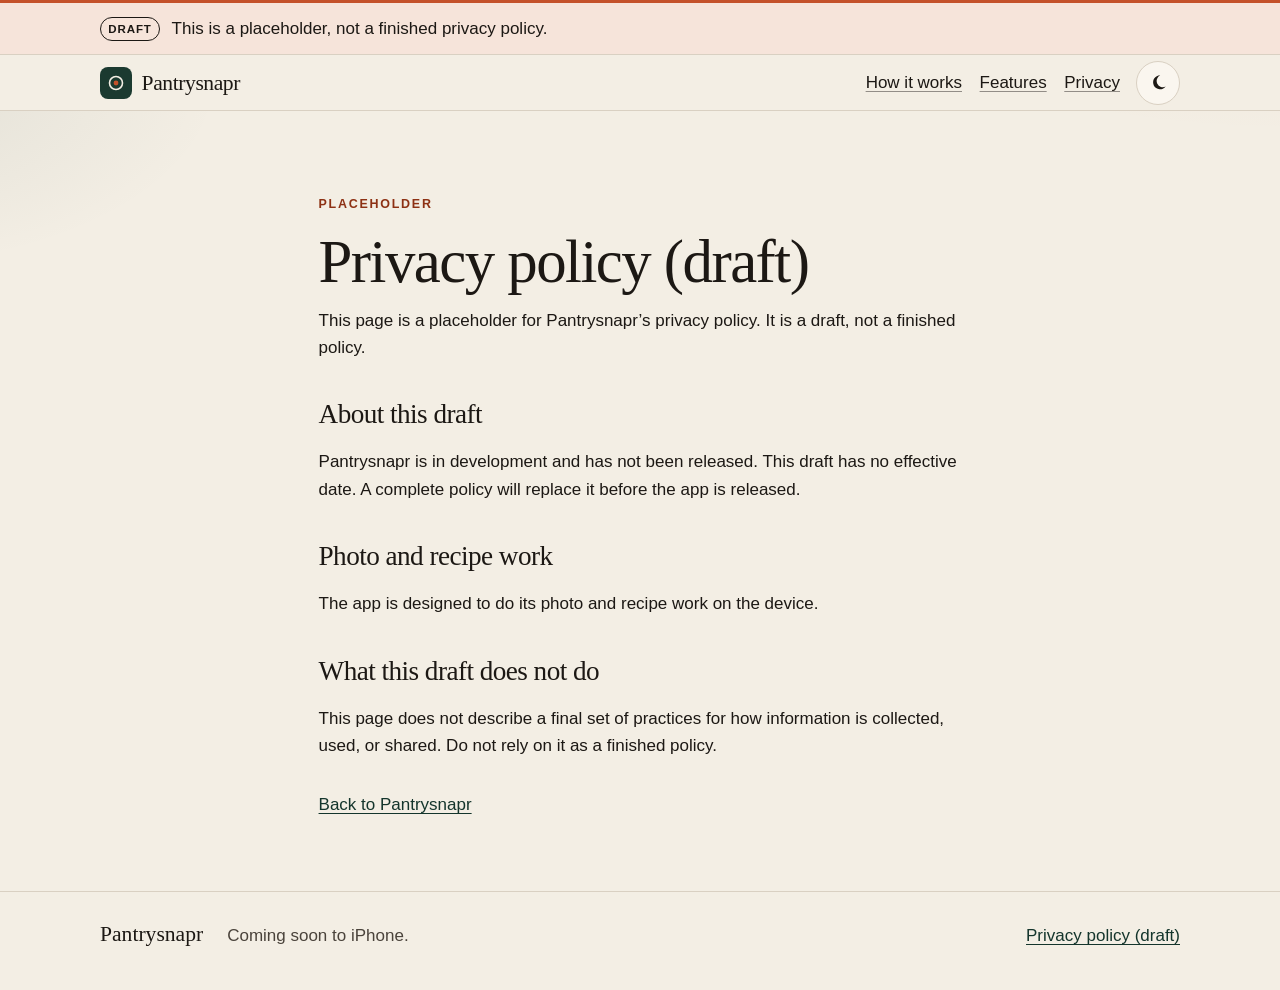
==== privacy.html @ 1e057cb0 "Add the Pantrysnapr static outline site. A single-page preview for the upcoming iPhone app, plus a d" ====
<!DOCTYPE html>
<html lang="en">
<head>
  <meta charset="utf-8">
  <meta name="viewport" content="width=device-width, initial-scale=1">
  <meta name="color-scheme" content="light dark">
  <meta name="theme-color" content="#f3eee4">
  <script>
    (function () {
      try {
        var stored = localStorage.getItem("theme");
        var dark = stored === "dark" || (stored !== "light" && window.matchMedia("(prefers-color-scheme: dark)").matches);
        if (stored === "light" || stored === "dark") {
          document.documentElement.setAttribute("data-theme", stored);
        }
        var meta = document.querySelector('meta[name="theme-color"]');
        if (meta) meta.setAttribute("content", dark ? "#141210" : "#f3eee4");
      } catch (e) {}
    })();
  </script>
  <title>Privacy policy (draft) — Pantrysnapr</title>
  <meta name="description" content="Draft privacy policy placeholder for Pantrysnapr. The app is designed to do its photo and recipe work on the device. This is not a finished policy.">
  <link rel="icon" href="favicon.svg" type="image/svg+xml">
  <link rel="stylesheet" href="styles.css">
  <noscript><style>.theme-toggle{display:none}</style></noscript>
</head>
<body>
  <a class="skip" href="#main">Skip to content</a>
  <aside class="draft-banner" aria-label="Draft notice">
    <p><span class="draft-flag">Draft</span> This is a placeholder, not a finished privacy policy.</p>
  </aside>
  <header class="site-header">
    <div class="wrap header-inner">
      <a class="logo" href="index.html">
        <svg class="logo-mark" viewBox="0 0 32 32" width="32" height="32" aria-hidden="true">
          <rect class="mark-bg" width="32" height="32" rx="8"/>
          <circle class="mark-ring" cx="16" cy="16" r="6.5" fill="none" stroke-width="1.6"/>
          <circle class="mark-dot" cx="16" cy="16" r="2.4"/>
        </svg>
        <span>Pantrysnapr</span>
      </a>
      <nav class="nav" aria-label="Primary">
        <a href="index.html#how">How it works</a>
        <a href="index.html#features">Features</a>
        <a href="index.html#privacy">Privacy</a>
      </nav>
      <button type="button" class="theme-toggle" data-theme-toggle aria-pressed="false" aria-label="Use dark theme">
        <svg class="icon icon-moon" viewBox="0 0 24 24" aria-hidden="true">
          <path fill="currentColor" d="M14.6 2.8a8.4 8.4 0 1 0 6.6 13.5A7.2 7.2 0 0 1 14.6 2.8z"/>
        </svg>
        <svg class="icon icon-sun" viewBox="0 0 24 24" aria-hidden="true">
          <circle cx="12" cy="12" r="3.6" fill="currentColor"/>
          <g stroke="currentColor" stroke-width="1.6" stroke-linecap="round">
            <path d="M12 3v2.2M12 18.8V21M3 12h2.2M18.8 12H21M5.4 5.4l1.5 1.5M17.1 17.1l1.5 1.5M18.6 5.4l-1.5 1.5M6.9 17.1l-1.5 1.5"/>
          </g>
        </svg>
      </button>
    </div>
  </header>
  <main id="main" tabindex="-1">
    <article class="wrap policy">
      <p class="kicker">Placeholder</p>
      <h1>Privacy policy (draft)</h1>
      <p>This page is a placeholder for Pantrysnapr’s privacy policy. It is a draft, not a finished policy.</p>

      <h2>About this draft</h2>
      <p>Pantrysnapr is in development and has not been released. This draft has no effective date. A complete policy will replace it before the app is released.</p>

      <h2>Photo and recipe work</h2>
      <p>The app is designed to do its photo and recipe work on the device.</p>

      <h2>What this draft does not do</h2>
      <p>This page does not describe a final set of practices for how information is collected, used, or shared. Do not rely on it as a finished policy.</p>

      <p class="back"><a href="index.html">Back to Pantrysnapr</a></p>
    </article>
  </main>
  <footer class="site-footer">
    <div class="wrap footer-inner">
      <p class="footer-name">Pantrysnapr</p>
      <p class="footer-note">Coming soon to iPhone.</p>
      <nav aria-label="Footer">
        <a href="privacy.html" aria-current="page">Privacy policy (draft)</a>
      </nav>
    </div>
  </footer>
  <script src="theme.js"></script>
</body>
</html>
---- styles.css ----
/* Pantrysnapr outline site. System fonts only; no external assets. */

:root {
  color-scheme: light;
  --bg: #f3eee4;
  --surface: #faf6ef;
  --band: #e6efe9;
  --ink: #1c1814;
  --muted: #4a433b;
  --line: #d9d0c2;
  --paprika: #8d3114;
  --paprika-fill: #c4512a;
  --paprika-soft: #f6e4da;
  --herb-text: #14352c;
  --herb-fill: #e3f0e8;
  --link: #14352c;
  --mark-bg: #1b3a30;
  --mark-ring: #f3eee4;
  --bezel: #221e1a;
  --screen: #fbf7f1;
  --mini: #f3f7f4;
  --shadow: 0 28px 60px rgba(48, 28, 12, 0.16);
  --display: "Iowan Old Style", "Palatino Linotype", Palatino, "Noto Serif Display", "Noto Serif", Georgia, serif;
  --sans: Inter, "Source Sans 3", -apple-system, BlinkMacSystemFont, "Segoe UI", sans-serif;
}

:root[data-theme="dark"] {
  color-scheme: dark;
  --bg: #141210;
  --surface: #221f1b;
  --band: #1a211d;
  --ink: #f4efe6;
  --muted: #c8bfb2;
  --line: #3a342c;
  --paprika: #f3b08a;
  --paprika-fill: #c4512a;
  --paprika-soft: #3a241c;
  --herb-text: #d7eee3;
  --herb-fill: #1a2b24;
  --link: #d7eee3;
  --mark-bg: #d7eee3;
  --mark-ring: #141210;
  --bezel: #0c0b0a;
  --screen: #1b1916;
  --mini: #1c2420;
  --shadow: 0 28px 60px rgba(0, 0, 0, 0.5);
}

@media (prefers-color-scheme: dark) {
  :root:not([data-theme="light"]) {
    color-scheme: dark;
    --bg: #141210;
    --surface: #221f1b;
    --band: #1a211d;
    --ink: #f4efe6;
    --muted: #c8bfb2;
    --line: #3a342c;
    --paprika: #f3b08a;
    --paprika-fill: #c4512a;
    --paprika-soft: #3a241c;
    --herb-text: #d7eee3;
    --herb-fill: #1a2b24;
    --link: #d7eee3;
    --mark-bg: #d7eee3;
    --mark-ring: #141210;
    --bezel: #0c0b0a;
    --screen: #1b1916;
    --mini: #1c2420;
    --shadow: 0 28px 60px rgba(0, 0, 0, 0.5);
  }
}

*,
*::before,
*::after {
  box-sizing: border-box;
}

html {
  scroll-padding-top: 5.5rem;
}

body {
  margin: 0;
  border-top: 3px solid var(--paprika-fill);
  background:
    radial-gradient(900px 420px at 100% -10%, rgba(196, 81, 42, 0.08), transparent 55%),
    radial-gradient(700px 380px at -10% 8%, rgba(27, 58, 48, 0.08), transparent 50%),
    var(--bg);
  color: var(--ink);
  font-family: var(--sans);
  font-size: 1.0625rem;
  line-height: 1.6;
  text-rendering: optimizeLegibility;
}

body,
button {
  font-family: var(--sans);
}

h1,
h2,
h3,
p,
ul,
ol,
figure,
blockquote {
  margin: 0;
}

ul,
ol {
  padding: 0;
}

img,
svg {
  display: block;
}

a {
  color: var(--link);
  text-underline-offset: 0.18em;
}

a:visited {
  color: var(--link);
}

a:hover {
  text-decoration-thickness: 2px;
}

:focus-visible {
  outline: 2px solid var(--ink);
  outline-offset: 3px;
}

::selection {
  background: #e7c2b2;
  color: #1c1814;
}

:root[data-theme="dark"] ::selection {
  background: #6b3a28;
  color: #f4efe6;
}

@media (prefers-color-scheme: dark) {
  :root:not([data-theme="light"]) ::selection {
    background: #6b3a28;
    color: #f4efe6;
  }
}

.skip {
  position: absolute;
  left: 1rem;
  top: -4rem;
  z-index: 20;
  background: var(--ink);
  color: var(--bg);
  padding: 0.55rem 0.9rem;
  text-decoration: none;
}

.skip:focus {
  top: 0.75rem;
}

.wrap {
  width: min(1080px, calc(100% - 2 * clamp(1.15rem, 4vw, 2rem)));
  margin-inline: auto;
}

.site-header {
  position: sticky;
  top: 0;
  z-index: 10;
  background: var(--bg);
  border-bottom: 1px solid var(--line);
}

.header-inner {
  display: grid;
  grid-template-columns: 1fr auto;
  grid-template-areas:
    "logo toggle"
    "nav nav";
  align-items: center;
  column-gap: 1rem;
  row-gap: 0.1rem;
  padding-block: 0.7rem;
}

.logo {
  grid-area: logo;
  display: inline-flex;
  align-items: center;
  gap: 0.6rem;
  min-height: 44px;
  color: var(--ink);
  font-family: var(--display);
  font-size: 1.35rem;
  letter-spacing: -0.02em;
  text-decoration: none;
}

.logo-mark {
  width: 2rem;
  height: 2rem;
  flex: none;
}

.logo-mark .mark-bg {
  fill: var(--mark-bg);
}

.logo-mark .mark-ring {
  stroke: var(--mark-ring);
}

.logo-mark .mark-dot {
  fill: var(--paprika-fill);
}

.nav {
  grid-area: nav;
  display: flex;
  flex-wrap: wrap;
  gap: 0.15rem 1.1rem;
}

.nav a {
  display: inline-flex;
  align-items: center;
  min-height: 44px;
  color: var(--ink);
  text-decoration-color: color-mix(in srgb, var(--ink) 45%, transparent);
}

.theme-toggle {
  grid-area: toggle;
  justify-self: end;
  width: 44px;
  height: 44px;
  display: grid;
  place-items: center;
  padding: 0;
  border: 1px solid var(--line);
  border-radius: 999px;
  background: var(--surface);
  color: var(--ink);
  cursor: pointer;
}

.theme-toggle:hover {
  border-color: var(--ink);
}

.theme-toggle .icon {
  width: 1.25rem;
  height: 1.25rem;
}

.icon-sun {
  display: none;
}

:root[data-theme="dark"] .icon-moon {
  display: none;
}

:root[data-theme="dark"] .icon-sun {
  display: block;
}

@media (prefers-color-scheme: dark) {
  :root:not([data-theme="light"]) .icon-moon {
    display: none;
  }

  :root:not([data-theme="light"]) .icon-sun {
    display: block;
  }
}

@media (min-width: 760px) {
  .header-inner {
    grid-template-columns: auto 1fr auto;
    grid-template-areas: "logo nav toggle";
    padding-block: 0.35rem;
  }

  .nav {
    justify-content: flex-end;
  }
}

.hero {
  padding-top: clamp(2.4rem, 6vw, 4.75rem);
  padding-bottom: clamp(3.25rem, 7vw, 5.5rem);
}

.hero-grid {
  display: grid;
  gap: clamp(2.25rem, 5vw, 4rem);
  align-items: center;
}

@media (min-width: 880px) {
  .hero-grid {
    grid-template-columns: minmax(0, 1.35fr) minmax(260px, 0.8fr);
  }
}

.kicker {
  margin-bottom: 0.85rem;
  color: var(--paprika);
  font-size: 0.78rem;
  font-weight: 600;
  letter-spacing: 0.14em;
  text-transform: uppercase;
}

.wordmark {
  font-family: var(--display);
  font-weight: 400;
  font-size: clamp(2.7rem, 5vw + 1rem, 5.6rem);
  line-height: 0.95;
  letter-spacing: -0.03em;
  max-width: 100%;
}

.rule {
  display: block;
  width: 3rem;
  height: 2px;
  margin: 1.15rem 0 1.2rem;
  background: var(--paprika-fill);
}

.pitch {
  max-width: 22em;
  font-size: clamp(1.2rem, 1.6vw, 1.45rem);
  line-height: 1.45;
}

.soon {
  display: inline-flex;
  align-items: center;
  gap: 0.55rem;
  margin-top: 1.35rem;
  padding: 0.45rem 0.85rem 0.45rem 0.7rem;
  border-radius: 999px;
  background: var(--herb-fill);
  color: var(--herb-text);
  font-weight: 600;
  font-size: 0.98rem;
}

.soon-dot {
  width: 0.5rem;
  height: 0.5rem;
  border-radius: 50%;
  background: currentColor;
  flex: none;
}

.support {
  max-width: 36em;
  margin-top: 1rem;
  color: var(--muted);
}

.hero-visual {
  margin: 0;
}

.device {
  width: min(100%, 292px);
  margin-inline: auto;
  padding: 10px;
  border-radius: 36px;
  border: 1px solid rgba(255, 244, 230, 0.18);
  background: var(--bezel);
  box-shadow: var(--shadow), inset 0 1px 0 rgba(255, 248, 240, 0.2);
}

.device-screen {
  display: flex;
  flex-direction: column;
  gap: 0.7rem;
  padding: 0.85rem 0.85rem 0.95rem;
  border-radius: 28px;
  background: var(--screen);
  color: var(--ink);
}

.earpiece {
  width: 4.5rem;
  height: 5px;
  margin: 0.15rem auto 0.15rem;
  border-radius: 999px;
  background: var(--line);
}

.screen-kicker {
  color: var(--muted);
  font-size: 0.75rem;
  font-weight: 600;
  letter-spacing: 0.12em;
  text-transform: uppercase;
}

.photo {
  height: 150px;
  border-radius: 16px;
  overflow: hidden;
  background: #efe2cf;
}

.photo svg {
  width: 100%;
  height: 100%;
}

.screen-row {
  display: flex;
  justify-content: space-between;
  align-items: baseline;
  gap: 0.5rem;
}

.screen-label {
  font-size: 0.92rem;
  font-weight: 600;
}

.screen-edit {
  color: var(--paprika);
  font-size: 0.875rem;
  font-weight: 600;
  text-decoration: underline;
  text-underline-offset: 0.15em;
}

.chips {
  display: flex;
  flex-wrap: wrap;
  gap: 0.4rem;
  list-style: none;
}

.chips li {
  border: 1px solid var(--line);
  border-radius: 999px;
  background: var(--surface);
  padding: 0.2rem 0.65rem;
  font-size: 0.875rem;
}

.mini-card {
  display: flex;
  flex-direction: column;
  align-items: flex-start;
  gap: 0.45rem;
  padding: 0.7rem 0.75rem;
  border: 1px solid var(--line);
  border-radius: 14px;
  background: var(--mini);
}

.mini-title {
  font-family: var(--display);
  font-size: 1.05rem;
}

.mini-badges {
  display: flex;
  flex-wrap: wrap;
  gap: 0.3rem;
}

.mini-badge {
  border-radius: 999px;
  background: var(--herb-fill);
  color: var(--herb-text);
  padding: 0.2rem 0.55rem;
  font-size: 0.8125rem;
  font-weight: 600;
  white-space: nowrap;
}

.visually-hidden {
  position: absolute;
  width: 1px;
  height: 1px;
  padding: 0;
  margin: -1px;
  overflow: hidden;
  clip: rect(0, 0, 0, 0);
  white-space: nowrap;
  border: 0;
}

.hero-visual figcaption {
  max-width: 36ch;
  margin: 0.9rem auto 0;
  color: var(--muted);
  font-size: 0.9rem;
  line-height: 1.45;
  text-align: center;
}

.section {
  padding-block: clamp(3.25rem, 7vw, 5.75rem);
}

.band {
  background: var(--band);
}

.section-head {
  max-width: 38rem;
}

.section-head h2 {
  font-family: var(--display);
  font-weight: 400;
  font-size: clamp(2.1rem, 4vw, 3.25rem);
  line-height: 1.08;
  letter-spacing: -0.025em;
}

.lede {
  margin-top: 0.85rem;
  max-width: 40em;
  color: var(--muted);
  font-size: 1.125rem;
}

.steps {
  list-style: none;
  display: grid;
  gap: 1.75rem;
  margin-top: 2.25rem;
}

.step {
  height: 100%;
  padding-top: 1rem;
  border-top: 1px solid var(--line);
}

.step-index {
  display: block;
  margin-bottom: 0.7rem;
  color: var(--paprika);
  font-family: var(--display);
  font-size: 2rem;
  line-height: 1;
}

.step h3,
.card h3 {
  font-family: var(--display);
  font-weight: 400;
  font-size: 1.55rem;
  line-height: 1.2;
  letter-spacing: -0.02em;
}

.step p,
.card p {
  margin-top: 0.65rem;
  color: var(--muted);
}

@media (min-width: 800px) {
  .steps {
    grid-template-columns: repeat(3, 1fr);
    gap: 2rem;
  }
}

.cards {
  display: grid;
  gap: 1rem;
  margin-top: 2.25rem;
}

.card {
  background: var(--surface);
  border: 1px solid var(--line);
  border-radius: 18px;
  padding: clamp(1.2rem, 2vw, 1.6rem);
}

.card-lead {
  color: var(--ink);
}

@media (min-width: 800px) {
  .cards {
    grid-template-columns: 1fr 1fr;
  }

  .card-wide {
    grid-column: 1 / -1;
  }
}

.badges {
  display: flex;
  flex-wrap: wrap;
  gap: 0.5rem;
  list-style: none;
  margin-top: 1rem;
}

.badges li {
  display: inline-flex;
  align-items: center;
  gap: 0.45rem;
  border: 1px solid var(--line);
  border-radius: 999px;
  background: var(--bg);
  color: var(--ink);
  padding: 0.4rem 0.75rem;
  font-weight: 600;
}

.badges li::before {
  content: "";
  width: 0.45rem;
  height: 0.45rem;
  border-radius: 50%;
  background: var(--paprika-fill);
  flex: none;
}

.reminder {
  margin-top: 1.15rem;
  max-width: 65ch;
  padding: 0.95rem 1rem;
  border: 1px solid var(--line);
  border-left: 4px solid var(--paprika-fill);
  border-radius: 12px;
  color: var(--ink);
  background: var(--bg);
}

.privacy-block {
  max-width: 40rem;
}

.privacy-block h2 {
  font-family: var(--display);
  font-weight: 400;
  font-size: clamp(2.1rem, 4vw, 3.25rem);
  line-height: 1.08;
  letter-spacing: -0.025em;
}

.privacy-block p {
  margin-top: 0.9rem;
  font-size: 1.125rem;
}

.site-footer {
  border-top: 1px solid var(--line);
  padding-block: 1.6rem 2.4rem;
}

.footer-inner {
  display: flex;
  flex-wrap: wrap;
  align-items: baseline;
  gap: 0.6rem 1.5rem;
}

.footer-name {
  font-family: var(--display);
  font-size: 1.35rem;
}

.footer-note {
  color: var(--muted);
}

.footer-inner nav {
  margin-left: auto;
}

@media (max-width: 640px) {
  .footer-inner nav {
    margin-left: 0;
    flex-basis: 100%;
  }
}

.draft-banner {
  background: var(--paprika-soft);
  color: var(--ink);
  border-bottom: 1px solid var(--line);
}

.draft-banner p {
  width: min(1080px, calc(100% - 2 * clamp(1.15rem, 4vw, 2rem)));
  margin-inline: auto;
  padding-block: 0.75rem;
}

.draft-flag {
  display: inline-block;
  margin-right: 0.45rem;
  padding: 0.12rem 0.45rem;
  border: 1px solid var(--ink);
  border-radius: 999px;
  font-size: 0.72rem;
  font-weight: 600;
  letter-spacing: 0.08em;
  text-transform: uppercase;
  vertical-align: 0.12em;
}

.policy {
  max-width: 68ch;
  padding-block: clamp(2.5rem, 6vw, 4.5rem);
}

.policy h1 {
  margin-top: 0.8rem;
  font-family: var(--display);
  font-weight: 400;
  font-size: clamp(2.4rem, 5vw, 3.8rem);
  line-height: 1.08;
  letter-spacing: -0.025em;
}

.policy h2 {
  margin-top: 2rem;
  font-family: var(--display);
  font-weight: 400;
  font-size: 1.7rem;
  letter-spacing: -0.02em;
}

.policy p {
  margin-top: 0.75rem;
}

.policy .back {
  margin-top: 2rem;
}

@media (prefers-reduced-motion: no-preference) {
  html {
    scroll-behavior: smooth;
  }
}

@media (prefers-contrast: more) {
  .soon,
  .card,
  .badges li,
  .theme-toggle,
  .device,
  .draft-banner,
  .reminder,
  .mini-card,
  .chips li {
    border-width: 2px;
  }
}

@media (forced-colors: active) {
  .soon,
  .card,
  .badges li,
  .theme-toggle,
  .device,
  .draft-banner,
  .reminder,
  .mini-card {
    border: 1px solid CanvasText;
  }
}

@media print {
  .theme-toggle,
  .skip {
    display: none;
  }

  .site-header {
    position: static;
  }

  body {
    background: #fff;
    color: #000;
  }
}
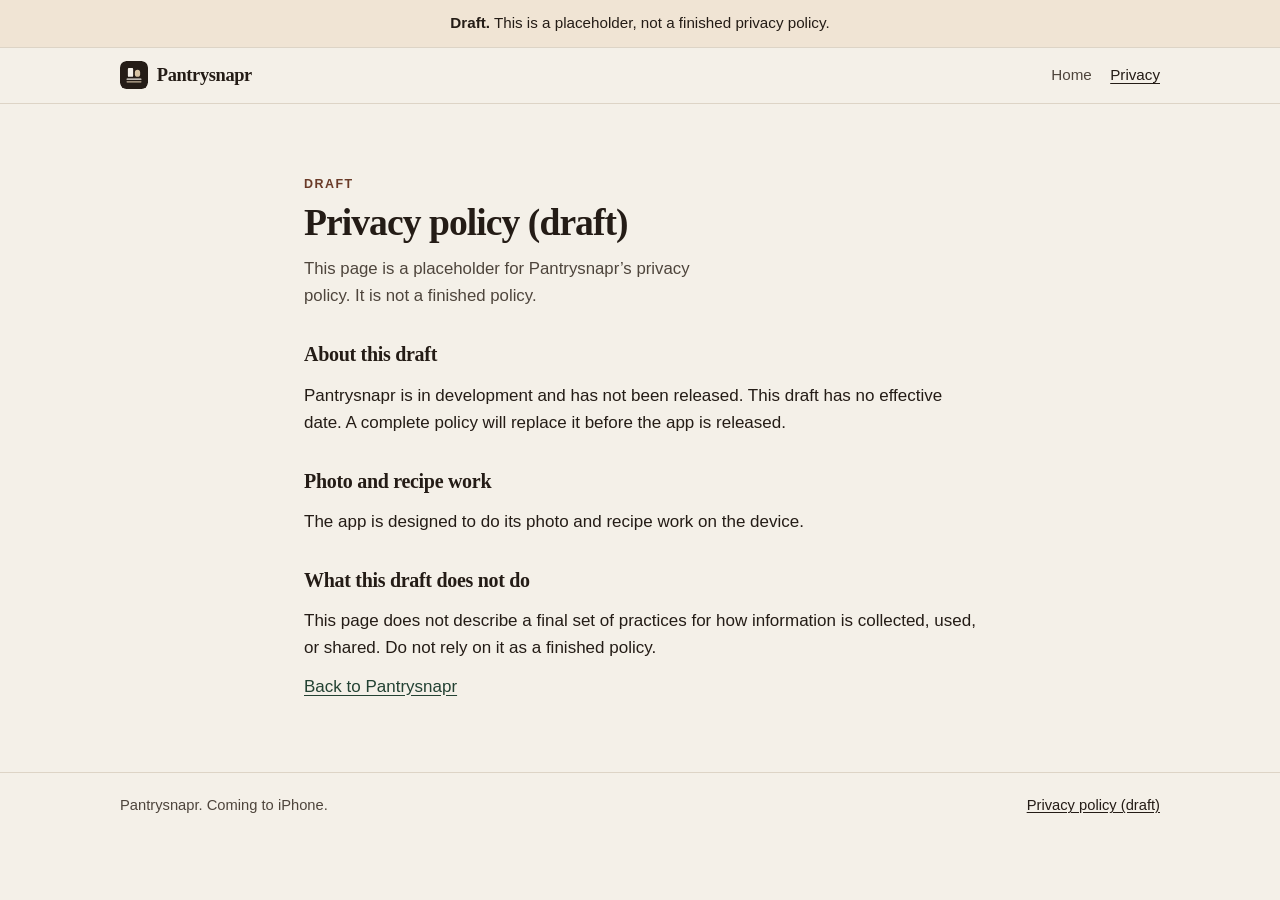
==== commit 1f15cc44: "Redesign the Pantrysnapr site in a plainer style. Drop the gradient landing-page treatment. Use a pa" ====
--- a/privacy.html
+++ b/privacy.html
@@ -3,65 +3,34 @@
 <head>
   <meta charset="utf-8">
   <meta name="viewport" content="width=device-width, initial-scale=1">
-  <meta name="color-scheme" content="light dark">
-  <meta name="theme-color" content="#f3eee4">
-  <script>
-    (function () {
-      try {
-        var stored = localStorage.getItem("theme");
-        var dark = stored === "dark" || (stored !== "light" && window.matchMedia("(prefers-color-scheme: dark)").matches);
-        if (stored === "light" || stored === "dark") {
-          document.documentElement.setAttribute("data-theme", stored);
-        }
-        var meta = document.querySelector('meta[name="theme-color"]');
-        if (meta) meta.setAttribute("content", dark ? "#141210" : "#f3eee4");
-      } catch (e) {}
-    })();
-  </script>
   <title>Privacy policy (draft) — Pantrysnapr</title>
-  <meta name="description" content="Draft privacy policy placeholder for Pantrysnapr. The app is designed to do its photo and recipe work on the device. This is not a finished policy.">
+  <meta name="description" content="Draft privacy policy for Pantrysnapr. A placeholder, not a finished policy. Photo and recipe work is designed to happen on the device.">
+  <meta name="theme-color" content="#f4f0e8">
   <link rel="icon" href="favicon.svg" type="image/svg+xml">
   <link rel="stylesheet" href="styles.css">
-  <noscript><style>.theme-toggle{display:none}</style></noscript>
 </head>
 <body>
   <a class="skip" href="#main">Skip to content</a>
-  <aside class="draft-banner" aria-label="Draft notice">
-    <p><span class="draft-flag">Draft</span> This is a placeholder, not a finished privacy policy.</p>
-  </aside>
+  <p class="draft-banner"><strong>Draft.</strong> This is a placeholder, not a finished privacy policy.</p>
+
   <header class="site-header">
-    <div class="wrap header-inner">
-      <a class="logo" href="index.html">
-        <svg class="logo-mark" viewBox="0 0 32 32" width="32" height="32" aria-hidden="true">
-          <rect class="mark-bg" width="32" height="32" rx="8"/>
-          <circle class="mark-ring" cx="16" cy="16" r="6.5" fill="none" stroke-width="1.6"/>
-          <circle class="mark-dot" cx="16" cy="16" r="2.4"/>
-        </svg>
+    <nav class="nav" aria-label="Primary">
+      <a class="brand" href="index.html">
+        <img class="brand-mark" src="favicon.svg" width="28" height="28" alt="">
         <span>Pantrysnapr</span>
       </a>
-      <nav class="nav" aria-label="Primary">
-        <a href="index.html#how">How it works</a>
-        <a href="index.html#features">Features</a>
-        <a href="index.html#privacy">Privacy</a>
-      </nav>
-      <button type="button" class="theme-toggle" data-theme-toggle aria-pressed="false" aria-label="Use dark theme">
-        <svg class="icon icon-moon" viewBox="0 0 24 24" aria-hidden="true">
-          <path fill="currentColor" d="M14.6 2.8a8.4 8.4 0 1 0 6.6 13.5A7.2 7.2 0 0 1 14.6 2.8z"/>
-        </svg>
-        <svg class="icon icon-sun" viewBox="0 0 24 24" aria-hidden="true">
-          <circle cx="12" cy="12" r="3.6" fill="currentColor"/>
-          <g stroke="currentColor" stroke-width="1.6" stroke-linecap="round">
-            <path d="M12 3v2.2M12 18.8V21M3 12h2.2M18.8 12H21M5.4 5.4l1.5 1.5M17.1 17.1l1.5 1.5M18.6 5.4l-1.5 1.5M6.9 17.1l-1.5 1.5"/>
-          </g>
-        </svg>
-      </button>
-    </div>
+      <ul class="nav-links">
+        <li><a href="index.html">Home</a></li>
+        <li><a href="privacy.html" aria-current="page">Privacy</a></li>
+      </ul>
+    </nav>
   </header>
-  <main id="main" tabindex="-1">
-    <article class="wrap policy">
-      <p class="kicker">Placeholder</p>
+
+  <main id="main" class="page">
+    <article class="page-narrow">
+      <p class="kicker">Draft</p>
       <h1>Privacy policy (draft)</h1>
-      <p>This page is a placeholder for Pantrysnapr’s privacy policy. It is a draft, not a finished policy.</p>
+      <p class="lede">This page is a placeholder for Pantrysnapr’s privacy policy. It is not a finished policy.</p>
 
       <h2>About this draft</h2>
       <p>Pantrysnapr is in development and has not been released. This draft has no effective date. A complete policy will replace it before the app is released.</p>
@@ -72,18 +41,17 @@
       <h2>What this draft does not do</h2>
       <p>This page does not describe a final set of practices for how information is collected, used, or shared. Do not rely on it as a finished policy.</p>
 
-      <p class="back"><a href="index.html">Back to Pantrysnapr</a></p>
+      <p><a href="index.html">Back to Pantrysnapr</a></p>
     </article>
   </main>
+
   <footer class="site-footer">
     <div class="wrap footer-inner">
-      <p class="footer-name">Pantrysnapr</p>
-      <p class="footer-note">Coming soon to iPhone.</p>
-      <nav aria-label="Footer">
+      <p>Pantrysnapr. Coming to iPhone.</p>
+      <div class="footer-links">
         <a href="privacy.html" aria-current="page">Privacy policy (draft)</a>
-      </nav>
+      </div>
     </div>
   </footer>
-  <script src="theme.js"></script>
 </body>
 </html>
--- a/styles.css
+++ b/styles.css
@@ -1,73 +1,20 @@
-/* Pantrysnapr outline site. System fonts only; no external assets. */
+/* Pantrysnapr outline. One paper color, one type pair, no theme switch. */
 
 :root {
+  --bg: #f4f0e8;
+  --ink: #241c16;
+  --muted: #4e453c;
+  --line: #ddd4c6;
+  --link: #234233;
+  --accent: #2c4a38;
+  --panel: #fffcf8;
+  --draft: #f0e4d4;
+  --missing: #6a3b28;
+  --max: 1040px;
+  --pad: clamp(1.25rem, 4vw, 2.5rem);
+  --font: "Avenir Next", Avenir, "Segoe UI", "Helvetica Neue", Helvetica, sans-serif;
+  --display: "Iowan Old Style", "Palatino Linotype", Palatino, "Book Antiqua", Georgia, serif;
   color-scheme: light;
-  --bg: #f3eee4;
-  --surface: #faf6ef;
-  --band: #e6efe9;
-  --ink: #1c1814;
-  --muted: #4a433b;
-  --line: #d9d0c2;
-  --paprika: #8d3114;
-  --paprika-fill: #c4512a;
-  --paprika-soft: #f6e4da;
-  --herb-text: #14352c;
-  --herb-fill: #e3f0e8;
-  --link: #14352c;
-  --mark-bg: #1b3a30;
-  --mark-ring: #f3eee4;
-  --bezel: #221e1a;
-  --screen: #fbf7f1;
-  --mini: #f3f7f4;
-  --shadow: 0 28px 60px rgba(48, 28, 12, 0.16);
-  --display: "Iowan Old Style", "Palatino Linotype", Palatino, "Noto Serif Display", "Noto Serif", Georgia, serif;
-  --sans: Inter, "Source Sans 3", -apple-system, BlinkMacSystemFont, "Segoe UI", sans-serif;
-}
-
-:root[data-theme="dark"] {
-  color-scheme: dark;
-  --bg: #141210;
-  --surface: #221f1b;
-  --band: #1a211d;
-  --ink: #f4efe6;
-  --muted: #c8bfb2;
-  --line: #3a342c;
-  --paprika: #f3b08a;
-  --paprika-fill: #c4512a;
-  --paprika-soft: #3a241c;
-  --herb-text: #d7eee3;
-  --herb-fill: #1a2b24;
-  --link: #d7eee3;
-  --mark-bg: #d7eee3;
-  --mark-ring: #141210;
-  --bezel: #0c0b0a;
-  --screen: #1b1916;
-  --mini: #1c2420;
-  --shadow: 0 28px 60px rgba(0, 0, 0, 0.5);
-}
-
-@media (prefers-color-scheme: dark) {
-  :root:not([data-theme="light"]) {
-    color-scheme: dark;
-    --bg: #141210;
-    --surface: #221f1b;
-    --band: #1a211d;
-    --ink: #f4efe6;
-    --muted: #c8bfb2;
-    --line: #3a342c;
-    --paprika: #f3b08a;
-    --paprika-fill: #c4512a;
-    --paprika-soft: #3a241c;
-    --herb-text: #d7eee3;
-    --herb-fill: #1a2b24;
-    --link: #d7eee3;
-    --mark-bg: #d7eee3;
-    --mark-ring: #141210;
-    --bezel: #0c0b0a;
-    --screen: #1b1916;
-    --mini: #1c2420;
-    --shadow: 0 28px 60px rgba(0, 0, 0, 0.5);
-  }
 }
 
 *,
@@ -77,684 +24,7 @@
 }
 
 html {
-  scroll-padding-top: 5.5rem;
-}
-
-body {
-  margin: 0;
-  border-top: 3px solid var(--paprika-fill);
-  background:
-    radial-gradient(900px 420px at 100% -10%, rgba(196, 81, 42, 0.08), transparent 55%),
-    radial-gradient(700px 380px at -10% 8%, rgba(27, 58, 48, 0.08), transparent 50%),
-    var(--bg);
-  color: var(--ink);
-  font-family: var(--sans);
-  font-size: 1.0625rem;
-  line-height: 1.6;
-  text-rendering: optimizeLegibility;
-}
-
-body,
-button {
-  font-family: var(--sans);
-}
-
-h1,
-h2,
-h3,
-p,
-ul,
-ol,
-figure,
-blockquote {
-  margin: 0;
-}
-
-ul,
-ol {
-  padding: 0;
-}
-
-img,
-svg {
-  display: block;
-}
-
-a {
-  color: var(--link);
-  text-underline-offset: 0.18em;
-}
-
-a:visited {
-  color: var(--link);
-}
-
-a:hover {
-  text-decoration-thickness: 2px;
-}
-
-:focus-visible {
-  outline: 2px solid var(--ink);
-  outline-offset: 3px;
-}
-
-::selection {
-  background: #e7c2b2;
-  color: #1c1814;
-}
-
-:root[data-theme="dark"] ::selection {
-  background: #6b3a28;
-  color: #f4efe6;
-}
-
-@media (prefers-color-scheme: dark) {
-  :root:not([data-theme="light"]) ::selection {
-    background: #6b3a28;
-    color: #f4efe6;
-  }
-}
-
-.skip {
-  position: absolute;
-  left: 1rem;
-  top: -4rem;
-  z-index: 20;
-  background: var(--ink);
-  color: var(--bg);
-  padding: 0.55rem 0.9rem;
-  text-decoration: none;
-}
-
-.skip:focus {
-  top: 0.75rem;
-}
-
-.wrap {
-  width: min(1080px, calc(100% - 2 * clamp(1.15rem, 4vw, 2rem)));
-  margin-inline: auto;
-}
-
-.site-header {
-  position: sticky;
-  top: 0;
-  z-index: 10;
-  background: var(--bg);
-  border-bottom: 1px solid var(--line);
-}
-
-.header-inner {
-  display: grid;
-  grid-template-columns: 1fr auto;
-  grid-template-areas:
-    "logo toggle"
-    "nav nav";
-  align-items: center;
-  column-gap: 1rem;
-  row-gap: 0.1rem;
-  padding-block: 0.7rem;
-}
-
-.logo {
-  grid-area: logo;
-  display: inline-flex;
-  align-items: center;
-  gap: 0.6rem;
-  min-height: 44px;
-  color: var(--ink);
-  font-family: var(--display);
-  font-size: 1.35rem;
-  letter-spacing: -0.02em;
-  text-decoration: none;
-}
-
-.logo-mark {
-  width: 2rem;
-  height: 2rem;
-  flex: none;
-}
-
-.logo-mark .mark-bg {
-  fill: var(--mark-bg);
-}
-
-.logo-mark .mark-ring {
-  stroke: var(--mark-ring);
-}
-
-.logo-mark .mark-dot {
-  fill: var(--paprika-fill);
-}
-
-.nav {
-  grid-area: nav;
-  display: flex;
-  flex-wrap: wrap;
-  gap: 0.15rem 1.1rem;
-}
-
-.nav a {
-  display: inline-flex;
-  align-items: center;
-  min-height: 44px;
-  color: var(--ink);
-  text-decoration-color: color-mix(in srgb, var(--ink) 45%, transparent);
-}
-
-.theme-toggle {
-  grid-area: toggle;
-  justify-self: end;
-  width: 44px;
-  height: 44px;
-  display: grid;
-  place-items: center;
-  padding: 0;
-  border: 1px solid var(--line);
-  border-radius: 999px;
-  background: var(--surface);
-  color: var(--ink);
-  cursor: pointer;
-}
-
-.theme-toggle:hover {
-  border-color: var(--ink);
-}
-
-.theme-toggle .icon {
-  width: 1.25rem;
-  height: 1.25rem;
-}
-
-.icon-sun {
-  display: none;
-}
-
-:root[data-theme="dark"] .icon-moon {
-  display: none;
-}
-
-:root[data-theme="dark"] .icon-sun {
-  display: block;
-}
-
-@media (prefers-color-scheme: dark) {
-  :root:not([data-theme="light"]) .icon-moon {
-    display: none;
-  }
-
-  :root:not([data-theme="light"]) .icon-sun {
-    display: block;
-  }
-}
-
-@media (min-width: 760px) {
-  .header-inner {
-    grid-template-columns: auto 1fr auto;
-    grid-template-areas: "logo nav toggle";
-    padding-block: 0.35rem;
-  }
-
-  .nav {
-    justify-content: flex-end;
-  }
-}
-
-.hero {
-  padding-top: clamp(2.4rem, 6vw, 4.75rem);
-  padding-bottom: clamp(3.25rem, 7vw, 5.5rem);
-}
-
-.hero-grid {
-  display: grid;
-  gap: clamp(2.25rem, 5vw, 4rem);
-  align-items: center;
-}
-
-@media (min-width: 880px) {
-  .hero-grid {
-    grid-template-columns: minmax(0, 1.35fr) minmax(260px, 0.8fr);
-  }
-}
-
-.kicker {
-  margin-bottom: 0.85rem;
-  color: var(--paprika);
-  font-size: 0.78rem;
-  font-weight: 600;
-  letter-spacing: 0.14em;
-  text-transform: uppercase;
-}
-
-.wordmark {
-  font-family: var(--display);
-  font-weight: 400;
-  font-size: clamp(2.7rem, 5vw + 1rem, 5.6rem);
-  line-height: 0.95;
-  letter-spacing: -0.03em;
-  max-width: 100%;
-}
-
-.rule {
-  display: block;
-  width: 3rem;
-  height: 2px;
-  margin: 1.15rem 0 1.2rem;
-  background: var(--paprika-fill);
-}
-
-.pitch {
-  max-width: 22em;
-  font-size: clamp(1.2rem, 1.6vw, 1.45rem);
-  line-height: 1.45;
-}
-
-.soon {
-  display: inline-flex;
-  align-items: center;
-  gap: 0.55rem;
-  margin-top: 1.35rem;
-  padding: 0.45rem 0.85rem 0.45rem 0.7rem;
-  border-radius: 999px;
-  background: var(--herb-fill);
-  color: var(--herb-text);
-  font-weight: 600;
-  font-size: 0.98rem;
-}
-
-.soon-dot {
-  width: 0.5rem;
-  height: 0.5rem;
-  border-radius: 50%;
-  background: currentColor;
-  flex: none;
-}
-
-.support {
-  max-width: 36em;
-  margin-top: 1rem;
-  color: var(--muted);
-}
-
-.hero-visual {
-  margin: 0;
-}
-
-.device {
-  width: min(100%, 292px);
-  margin-inline: auto;
-  padding: 10px;
-  border-radius: 36px;
-  border: 1px solid rgba(255, 244, 230, 0.18);
-  background: var(--bezel);
-  box-shadow: var(--shadow), inset 0 1px 0 rgba(255, 248, 240, 0.2);
-}
-
-.device-screen {
-  display: flex;
-  flex-direction: column;
-  gap: 0.7rem;
-  padding: 0.85rem 0.85rem 0.95rem;
-  border-radius: 28px;
-  background: var(--screen);
-  color: var(--ink);
-}
-
-.earpiece {
-  width: 4.5rem;
-  height: 5px;
-  margin: 0.15rem auto 0.15rem;
-  border-radius: 999px;
-  background: var(--line);
-}
-
-.screen-kicker {
-  color: var(--muted);
-  font-size: 0.75rem;
-  font-weight: 600;
-  letter-spacing: 0.12em;
-  text-transform: uppercase;
-}
-
-.photo {
-  height: 150px;
-  border-radius: 16px;
-  overflow: hidden;
-  background: #efe2cf;
-}
-
-.photo svg {
-  width: 100%;
-  height: 100%;
-}
-
-.screen-row {
-  display: flex;
-  justify-content: space-between;
-  align-items: baseline;
-  gap: 0.5rem;
-}
-
-.screen-label {
-  font-size: 0.92rem;
-  font-weight: 600;
-}
-
-.screen-edit {
-  color: var(--paprika);
-  font-size: 0.875rem;
-  font-weight: 600;
-  text-decoration: underline;
-  text-underline-offset: 0.15em;
-}
-
-.chips {
-  display: flex;
-  flex-wrap: wrap;
-  gap: 0.4rem;
-  list-style: none;
-}
-
-.chips li {
-  border: 1px solid var(--line);
-  border-radius: 999px;
-  background: var(--surface);
-  padding: 0.2rem 0.65rem;
-  font-size: 0.875rem;
-}
-
-.mini-card {
-  display: flex;
-  flex-direction: column;
-  align-items: flex-start;
-  gap: 0.45rem;
-  padding: 0.7rem 0.75rem;
-  border: 1px solid var(--line);
-  border-radius: 14px;
-  background: var(--mini);
-}
-
-.mini-title {
-  font-family: var(--display);
-  font-size: 1.05rem;
-}
-
-.mini-badges {
-  display: flex;
-  flex-wrap: wrap;
-  gap: 0.3rem;
-}
-
-.mini-badge {
-  border-radius: 999px;
-  background: var(--herb-fill);
-  color: var(--herb-text);
-  padding: 0.2rem 0.55rem;
-  font-size: 0.8125rem;
-  font-weight: 600;
-  white-space: nowrap;
-}
-
-.visually-hidden {
-  position: absolute;
-  width: 1px;
-  height: 1px;
-  padding: 0;
-  margin: -1px;
-  overflow: hidden;
-  clip: rect(0, 0, 0, 0);
-  white-space: nowrap;
-  border: 0;
-}
-
-.hero-visual figcaption {
-  max-width: 36ch;
-  margin: 0.9rem auto 0;
-  color: var(--muted);
-  font-size: 0.9rem;
-  line-height: 1.45;
-  text-align: center;
-}
-
-.section {
-  padding-block: clamp(3.25rem, 7vw, 5.75rem);
-}
-
-.band {
-  background: var(--band);
-}
-
-.section-head {
-  max-width: 38rem;
-}
-
-.section-head h2 {
-  font-family: var(--display);
-  font-weight: 400;
-  font-size: clamp(2.1rem, 4vw, 3.25rem);
-  line-height: 1.08;
-  letter-spacing: -0.025em;
-}
-
-.lede {
-  margin-top: 0.85rem;
-  max-width: 40em;
-  color: var(--muted);
-  font-size: 1.125rem;
-}
-
-.steps {
-  list-style: none;
-  display: grid;
-  gap: 1.75rem;
-  margin-top: 2.25rem;
-}
-
-.step {
-  height: 100%;
-  padding-top: 1rem;
-  border-top: 1px solid var(--line);
-}
-
-.step-index {
-  display: block;
-  margin-bottom: 0.7rem;
-  color: var(--paprika);
-  font-family: var(--display);
-  font-size: 2rem;
-  line-height: 1;
-}
-
-.step h3,
-.card h3 {
-  font-family: var(--display);
-  font-weight: 400;
-  font-size: 1.55rem;
-  line-height: 1.2;
-  letter-spacing: -0.02em;
-}
-
-.step p,
-.card p {
-  margin-top: 0.65rem;
-  color: var(--muted);
-}
-
-@media (min-width: 800px) {
-  .steps {
-    grid-template-columns: repeat(3, 1fr);
-    gap: 2rem;
-  }
-}
-
-.cards {
-  display: grid;
-  gap: 1rem;
-  margin-top: 2.25rem;
-}
-
-.card {
-  background: var(--surface);
-  border: 1px solid var(--line);
-  border-radius: 18px;
-  padding: clamp(1.2rem, 2vw, 1.6rem);
-}
-
-.card-lead {
-  color: var(--ink);
-}
-
-@media (min-width: 800px) {
-  .cards {
-    grid-template-columns: 1fr 1fr;
-  }
-
-  .card-wide {
-    grid-column: 1 / -1;
-  }
-}
-
-.badges {
-  display: flex;
-  flex-wrap: wrap;
-  gap: 0.5rem;
-  list-style: none;
-  margin-top: 1rem;
-}
-
-.badges li {
-  display: inline-flex;
-  align-items: center;
-  gap: 0.45rem;
-  border: 1px solid var(--line);
-  border-radius: 999px;
-  background: var(--bg);
-  color: var(--ink);
-  padding: 0.4rem 0.75rem;
-  font-weight: 600;
-}
-
-.badges li::before {
-  content: "";
-  width: 0.45rem;
-  height: 0.45rem;
-  border-radius: 50%;
-  background: var(--paprika-fill);
-  flex: none;
-}
-
-.reminder {
-  margin-top: 1.15rem;
-  max-width: 65ch;
-  padding: 0.95rem 1rem;
-  border: 1px solid var(--line);
-  border-left: 4px solid var(--paprika-fill);
-  border-radius: 12px;
-  color: var(--ink);
-  background: var(--bg);
-}
-
-.privacy-block {
-  max-width: 40rem;
-}
-
-.privacy-block h2 {
-  font-family: var(--display);
-  font-weight: 400;
-  font-size: clamp(2.1rem, 4vw, 3.25rem);
-  line-height: 1.08;
-  letter-spacing: -0.025em;
-}
-
-.privacy-block p {
-  margin-top: 0.9rem;
-  font-size: 1.125rem;
-}
-
-.site-footer {
-  border-top: 1px solid var(--line);
-  padding-block: 1.6rem 2.4rem;
-}
-
-.footer-inner {
-  display: flex;
-  flex-wrap: wrap;
-  align-items: baseline;
-  gap: 0.6rem 1.5rem;
-}
-
-.footer-name {
-  font-family: var(--display);
-  font-size: 1.35rem;
-}
-
-.footer-note {
-  color: var(--muted);
-}
-
-.footer-inner nav {
-  margin-left: auto;
-}
-
-@media (max-width: 640px) {
-  .footer-inner nav {
-    margin-left: 0;
-    flex-basis: 100%;
-  }
-}
-
-.draft-banner {
-  background: var(--paprika-soft);
-  color: var(--ink);
-  border-bottom: 1px solid var(--line);
-}
-
-.draft-banner p {
-  width: min(1080px, calc(100% - 2 * clamp(1.15rem, 4vw, 2rem)));
-  margin-inline: auto;
-  padding-block: 0.75rem;
-}
-
-.draft-flag {
-  display: inline-block;
-  margin-right: 0.45rem;
-  padding: 0.12rem 0.45rem;
-  border: 1px solid var(--ink);
-  border-radius: 999px;
-  font-size: 0.72rem;
-  font-weight: 600;
-  letter-spacing: 0.08em;
-  text-transform: uppercase;
-  vertical-align: 0.12em;
-}
-
-.policy {
-  max-width: 68ch;
-  padding-block: clamp(2.5rem, 6vw, 4.5rem);
-}
-
-.policy h1 {
-  margin-top: 0.8rem;
-  font-family: var(--display);
-  font-weight: 400;
-  font-size: clamp(2.4rem, 5vw, 3.8rem);
-  line-height: 1.08;
-  letter-spacing: -0.025em;
-}
-
-.policy h2 {
-  margin-top: 2rem;
-  font-family: var(--display);
-  font-weight: 400;
-  font-size: 1.7rem;
-  letter-spacing: -0.02em;
-}
-
-.policy p {
-  margin-top: 0.75rem;
-}
-
-.policy .back {
-  margin-top: 2rem;
+  scroll-padding-top: 4.5rem;
 }
 
 @media (prefers-reduced-motion: no-preference) {
@@ -763,45 +33,539 @@
   }
 }
 
-@media (prefers-contrast: more) {
-  .soon,
-  .card,
+body {
+  margin: 0;
+  min-height: 100vh;
+  background: var(--bg);
+  color: var(--ink);
+  font: 17px/1.6 var(--font);
+  text-rendering: optimizeLegibility;
+}
+
+img,
+svg {
+  max-width: 100%;
+  height: auto;
+  vertical-align: middle;
+}
+
+a {
+  color: var(--link);
+  text-underline-offset: 0.16em;
+}
+
+a:visited {
+  color: var(--link);
+}
+
+a:hover {
+  text-decoration-thickness: 2px;
+}
+
+:focus-visible {
+  outline: 2px solid var(--accent);
+  outline-offset: 3px;
+}
+
+.skip {
+  position: absolute;
+  left: -9999px;
+  top: 0;
+}
+
+.skip:focus {
+  left: var(--pad);
+  top: 0.75rem;
+  z-index: 100;
+  background: var(--ink);
+  color: var(--bg);
+  padding: 0.5rem 0.75rem;
+  text-decoration: none;
+}
+
+.wrap {
+  width: min(100% - 2 * var(--pad), var(--max));
+  margin-inline: auto;
+}
+
+.site-header {
+  position: sticky;
+  top: 0;
+  z-index: 20;
+  background: var(--bg);
+  border-bottom: 1px solid var(--line);
+}
+
+.nav {
+  display: flex;
+  flex-wrap: wrap;
+  align-items: center;
+  justify-content: space-between;
+  gap: 0.25rem 1rem;
+  width: min(100% - 2 * var(--pad), var(--max));
+  margin-inline: auto;
+  padding: 0.35rem 0;
+}
+
+.brand {
+  display: inline-flex;
+  align-items: center;
+  gap: 0.55rem;
+  min-height: 44px;
+  color: var(--ink);
+  text-decoration: none;
+  font-family: var(--display);
+  font-weight: 600;
+  font-size: 1.15rem;
+  letter-spacing: -0.02em;
+}
+
+.brand:hover {
+  color: var(--ink);
+  text-decoration: none;
+}
+
+.brand-mark {
+  flex: none;
+  width: 1.75rem;
+  height: 1.75rem;
+  border-radius: 0.4rem;
+}
+
+.nav-links {
+  display: flex;
+  gap: 0.35rem 1.15rem;
+  list-style: none;
+  margin: 0;
+  padding: 0;
+  font-size: 0.95rem;
+}
+
+.nav-links a {
+  display: inline-flex;
+  align-items: center;
+  min-height: 44px;
+  color: var(--muted);
+  text-decoration: none;
+}
+
+.nav-links a:hover,
+.nav-links a[aria-current="page"] {
+  color: var(--ink);
+  text-decoration: underline;
+  text-underline-offset: 0.2em;
+}
+
+.hero {
+  padding: clamp(2.5rem, 7vw, 4.5rem) 0 clamp(2rem, 5vw, 3rem);
+}
+
+.hero-inner {
+  display: grid;
+  gap: clamp(2rem, 5vw, 3.5rem);
+  align-items: start;
+}
+
+@media (min-width: 860px) {
+  .hero-inner {
+    grid-template-columns: 1.05fr 0.95fr;
+    align-items: center;
+  }
+}
+
+.wordmark {
+  margin: 0 0 0.85rem;
+  font-family: var(--display);
+  font-size: clamp(2.4rem, 6vw, 3.35rem);
+  font-weight: 600;
+  letter-spacing: -0.03em;
+  line-height: 1.05;
+}
+
+.hero h1 {
+  margin: 0 0 1rem;
+  max-width: 22ch;
+  font-family: var(--display);
+  font-size: clamp(1.45rem, 3.2vw, 1.85rem);
+  font-weight: 500;
+  letter-spacing: -0.02em;
+  line-height: 1.25;
+}
+
+.lede {
+  margin: 0 0 1.15rem;
+  max-width: 42ch;
+  color: var(--muted);
+  font-size: 1.05rem;
+}
+
+.device-note {
+  margin: 0;
+  color: var(--muted);
+  font-size: 0.95rem;
+}
+
+.device-note + .device-note {
+  margin-top: 0.2rem;
+}
+
+.hero-visual {
+  margin: 0;
+}
+
+.caption {
+  margin: 0.85rem auto 0;
+  max-width: 28ch;
+  color: var(--muted);
+  font-size: 0.88rem;
+  line-height: 1.4;
+  text-align: center;
+  text-wrap: balance;
+}
+
+.screens {
+  padding: 0 0 clamp(2.5rem, 6vw, 3.5rem);
+}
+
+.screens-head,
+.features-head,
+.privacy-block {
+  max-width: 40rem;
+  margin: 0 0 1.5rem;
+}
+
+.screens-head h2,
+.features-head h2,
+.privacy-block h2 {
+  margin: 0 0 0.45rem;
+  font-family: var(--display);
+  font-size: clamp(1.4rem, 3vw, 1.7rem);
+  font-weight: 600;
+  letter-spacing: -0.02em;
+}
+
+.screens-head p,
+.features-head p,
+.privacy-block p {
+  margin: 0.45rem 0 0;
+  color: var(--muted);
+}
+
+.screen-grid {
+  display: grid;
+  gap: 2.25rem;
+  justify-items: center;
+}
+
+@media (min-width: 800px) {
+  .screen-grid {
+    grid-template-columns: 1fr 1fr;
+    align-items: start;
+  }
+}
+
+.phone {
+  margin: 0;
+  width: min(100%, 280px);
+}
+
+.phone-frame {
+  background: var(--ink);
+  border-radius: 28px;
+  padding: 10px;
+  box-shadow: 0 12px 28px rgba(36, 28, 22, 0.08);
+}
+
+.phone-screen {
+  background: var(--panel);
+  border-radius: 20px;
+  padding: 0.85rem 0.8rem 0.95rem;
+  color: var(--ink);
+}
+
+.preview-tag {
+  margin: 0 0 0.65rem;
+  color: var(--muted);
+  font-size: 0.72rem;
+  font-weight: 600;
+  letter-spacing: 0.08em;
+  text-transform: uppercase;
+  text-align: center;
+}
+
+.screen-title {
+  margin: 0;
+  font-family: var(--display);
+  font-size: 1.35rem;
+  font-weight: 600;
+  letter-spacing: -0.02em;
+  line-height: 1.15;
+}
+
+.screen-sub {
+  margin: 0.3rem 0 0.75rem;
+  color: var(--muted);
+  font-size: 0.82rem;
+  line-height: 1.4;
+}
+
+.ing-list,
+.recipe-list,
+.detail-list,
+.method {
+  list-style: none;
+  margin: 0;
+  padding: 0;
+}
+
+.ing-list li,
+.recipe-list li,
+.detail-list li {
+  display: flex;
+  justify-content: space-between;
+  align-items: baseline;
+  gap: 0.75rem;
+  padding: 0.42rem 0;
+  border-top: 1px solid var(--line);
+  font-size: 0.92rem;
+}
+
+.ing-list li span:first-child,
+.detail-list li span:first-child {
+  font-weight: 600;
+}
+
+.row-action,
+.have {
+  color: var(--muted);
+  font-size: 0.78rem;
+  font-weight: 500;
+}
+
+.add-row {
+  margin: 0;
+  padding: 0.5rem 0 0.15rem;
+  border-top: 1px solid var(--line);
+  color: var(--link);
+  font-size: 0.92rem;
+  font-weight: 600;
+}
+
+.group {
+  margin: 0.85rem 0 0;
+  color: var(--muted);
+  font-size: 0.72rem;
+  font-weight: 600;
+  letter-spacing: 0.08em;
+  text-transform: uppercase;
+}
+
+.group:first-of-type {
+  margin-top: 0;
+}
+
+.recipe-list li {
+  display: block;
+}
+
+.recipe-name {
+  margin: 0;
+  font-weight: 600;
+  letter-spacing: -0.01em;
+}
+
+.recipe-meta {
+  margin: 0.12rem 0 0;
+  color: var(--muted);
+  font-size: 0.8rem;
+  line-height: 1.35;
+}
+
+.recipe-meta.missing {
+  color: var(--missing);
+}
+
+.detail-label {
+  margin: 0.9rem 0 0;
+  font-size: 0.72rem;
+  font-weight: 600;
+  letter-spacing: 0.08em;
+  text-transform: uppercase;
+  color: var(--muted);
+}
+
+.badges {
+  display: flex;
+  flex-wrap: wrap;
+  gap: 0.35rem;
+  list-style: none;
+  margin: 0.45rem 0 0;
+  padding: 0;
+}
+
+.badges li {
+  border: 1px solid var(--ink);
+  border-radius: 999px;
+  padding: 0.12rem 0.5rem;
+  font-size: 0.78rem;
+  font-weight: 600;
+}
+
+.label-note {
+  margin: 0.65rem 0 0;
+  color: var(--ink);
+  font-size: 0.82rem;
+  line-height: 1.45;
+}
+
+.method {
+  list-style: decimal;
+  margin: 0.35rem 0 0;
+  padding-left: 1.15rem;
+  font-size: 0.84rem;
+}
+
+.method li + li {
+  margin-top: 0.28rem;
+}
+
+.home-bar {
+  width: 4.5rem;
+  height: 4px;
+  margin: 0.85rem auto 0.15rem;
+  border-radius: 999px;
+  background: var(--line);
+}
+
+.features {
+  padding: 0.5rem 0 clamp(2.5rem, 6vw, 3.75rem);
+}
+
+.feature-list {
+  list-style: none;
+  margin: 0;
+  padding: 0;
+  border-top: 1px solid var(--line);
+}
+
+.feature-list li {
+  display: grid;
+  gap: 0.2rem 1.5rem;
+  padding: 1.1rem 0;
+  border-bottom: 1px solid var(--line);
+}
+
+@media (min-width: 720px) {
+  .feature-list li {
+    grid-template-columns: 13.5rem 1fr;
+    align-items: baseline;
+  }
+}
+
+.feature-list h3 {
+  margin: 0;
+  font-size: 1rem;
+  font-weight: 600;
+  letter-spacing: -0.01em;
+}
+
+.feature-list p {
+  margin: 0;
+  max-width: 48ch;
+  color: var(--muted);
+  font-size: 0.98rem;
+}
+
+.privacy-band {
+  padding: 0 0 clamp(2.75rem, 6vw, 4rem);
+}
+
+.site-footer {
+  border-top: 1px solid var(--line);
+  padding: 1.35rem 0 2rem;
+  color: var(--muted);
+  font-size: 0.92rem;
+}
+
+.footer-inner {
+  display: flex;
+  flex-wrap: wrap;
+  justify-content: space-between;
+  gap: 0.65rem 1.5rem;
+}
+
+.footer-inner p {
+  margin: 0;
+}
+
+.footer-links {
+  display: flex;
+  flex-wrap: wrap;
+  gap: 0.85rem 1.15rem;
+}
+
+.footer-links a {
+  color: var(--muted);
+}
+
+.footer-links a:hover,
+.footer-links a[aria-current="page"] {
+  color: var(--ink);
+}
+
+.draft-banner {
+  margin: 0;
+  padding: 0.7rem var(--pad);
+  background: var(--draft);
+  color: var(--ink);
+  border-bottom: 1px solid var(--line);
+  text-align: center;
+  font-size: 0.95rem;
+}
+
+.page {
+  padding: clamp(2.5rem, 6vw, 3.75rem) 0 clamp(3rem, 7vw, 4.5rem);
+}
+
+.page-narrow {
+  width: min(100% - 2 * var(--pad), 42rem);
+  margin-inline: auto;
+}
+
+.page h1 {
+  margin: 0.35rem 0 0.75rem;
+  font-family: var(--display);
+  font-size: clamp(1.9rem, 4vw, 2.35rem);
+  font-weight: 600;
+  letter-spacing: -0.025em;
+  line-height: 1.15;
+}
+
+.page h2 {
+  margin: 1.8rem 0 0.45rem;
+  font-family: var(--display);
+  font-size: 1.25rem;
+  font-weight: 600;
+  letter-spacing: -0.015em;
+}
+
+.page p {
+  margin: 0.7rem 0 0;
+}
+
+.kicker {
+  margin: 0;
+  color: var(--missing);
+  font-size: 0.78rem;
+  font-weight: 600;
+  letter-spacing: 0.12em;
+  text-transform: uppercase;
+}
+
+@media (forced-colors: active) {
+  .phone-frame,
   .badges li,
-  .theme-toggle,
-  .device,
-  .draft-banner,
-  .reminder,
-  .mini-card,
-  .chips li {
-    border-width: 2px;
-  }
-}
-
-@media (forced-colors: active) {
-  .soon,
-  .card,
-  .badges li,
-  .theme-toggle,
-  .device,
-  .draft-banner,
-  .reminder,
-  .mini-card {
+  .draft-banner {
     border: 1px solid CanvasText;
   }
 }
-
-@media print {
-  .theme-toggle,
-  .skip {
-    display: none;
-  }
-
-  .site-header {
-    position: static;
-  }
-
-  body {
-    background: #fff;
-    color: #000;
-  }
-}
